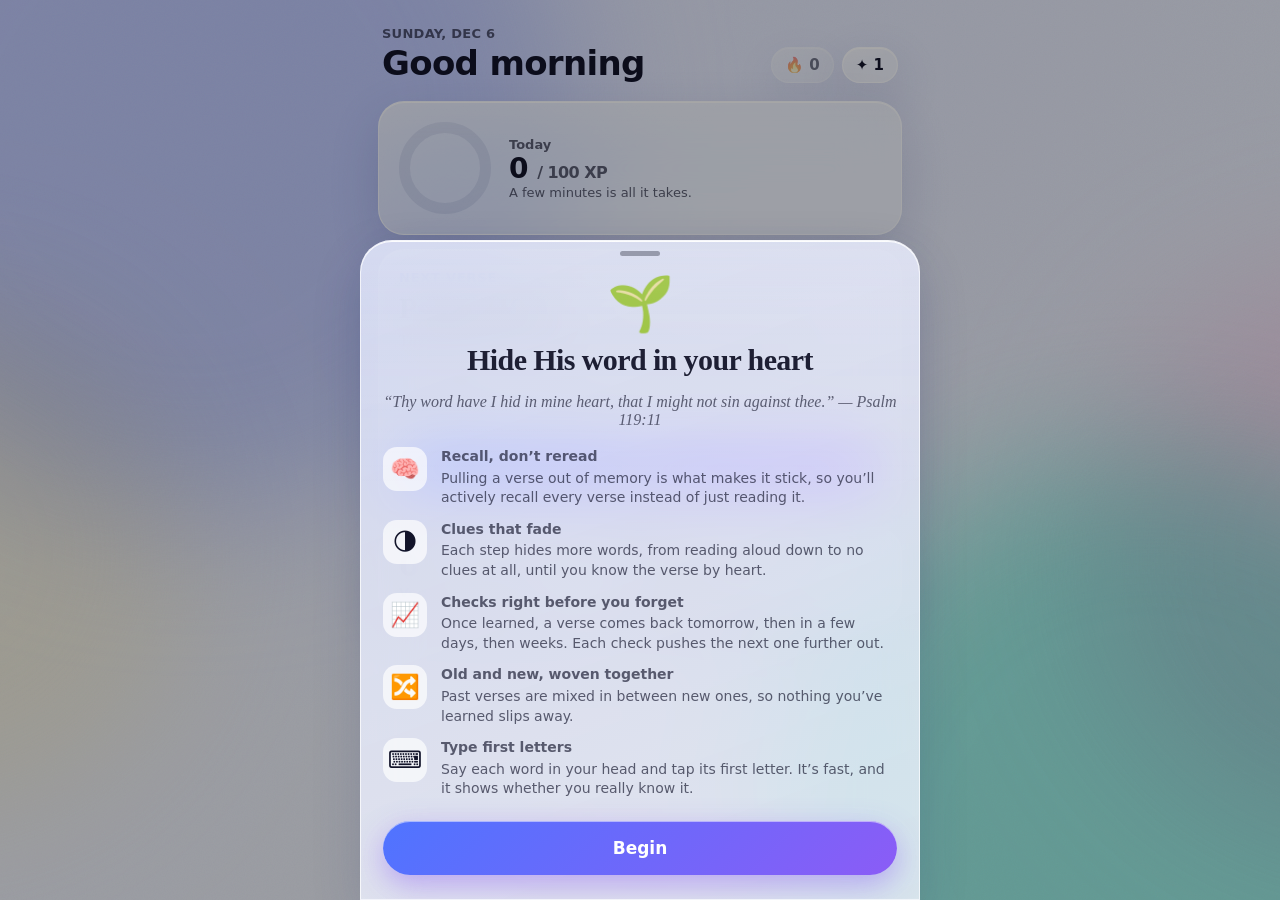
==== index.html @ fee6c35e "Replace price scanner with Hidden Word, a Bible verse memorization app Static PWA with a liquid-glas" ====
<!DOCTYPE html>
<html lang="en">
<head>
  <meta charset="utf-8">
  <meta name="viewport" content="width=device-width, initial-scale=1, viewport-fit=cover, user-scalable=no">
  <meta name="theme-color" content="#0b0d1e" media="(prefers-color-scheme: dark)">
  <meta name="theme-color" content="#eef1fb" media="(prefers-color-scheme: light)">
  <meta name="apple-mobile-web-app-capable" content="yes">
  <meta name="mobile-web-app-capable" content="yes">
  <meta name="apple-mobile-web-app-status-bar-style" content="black-translucent">
  <meta name="apple-mobile-web-app-title" content="Hidden Word">
  <meta name="description" content="Memorize Scripture with spaced repetition. Hide God's word in your heart.">
  <title>Hidden Word</title>
  <link rel="manifest" href="manifest.webmanifest">
  <link rel="icon" href="icon.svg" type="image/svg+xml">
  <link rel="apple-touch-icon" href="icon.svg">
  <link rel="stylesheet" href="styles.css">
</head>
<body>
  <div class="bg" aria-hidden="true">
    <div class="blob b1"></div><div class="blob b2"></div><div class="blob b3"></div><div class="blob b4"></div>
    <div class="grain"></div>
  </div>

  <main id="app">
    <section id="view-home" class="view active"></section>
    <section id="view-library" class="view"></section>
    <section id="view-profile" class="view"></section>
  </main>

  <nav class="tabbar glass" aria-label="Main">
    <button class="tab active" data-tab="home" aria-label="Today">
      <svg viewBox="0 0 24 24" fill="none" stroke="currentColor" stroke-width="1.8" stroke-linecap="round" stroke-linejoin="round"><path d="M12 21s-7-4.4-9.2-9A5.2 5.2 0 0 1 12 6.6 5.2 5.2 0 0 1 21.2 12C19 16.6 12 21 12 21z"/></svg>
      Today
    </button>
    <button class="tab" data-tab="library" aria-label="Library">
      <svg viewBox="0 0 24 24" fill="none" stroke="currentColor" stroke-width="1.8" stroke-linecap="round" stroke-linejoin="round"><path d="M4 5.5A2.5 2.5 0 0 1 6.5 3H20v15H6.5A2.5 2.5 0 0 0 4 20.5z"/><path d="M4 20.5A2.5 2.5 0 0 0 6.5 23H20v-5"/><path d="M12 7v6M9 10h6"/></svg>
      Library
    </button>
    <button class="tab" data-tab="profile" aria-label="Progress">
      <svg viewBox="0 0 24 24" fill="none" stroke="currentColor" stroke-width="1.8" stroke-linecap="round" stroke-linejoin="round"><path d="M12 3l2.6 5.3 5.9.9-4.3 4.1 1 5.8L12 16.4l-5.2 2.7 1-5.8L3.5 9.2l5.9-.9z"/></svg>
      Progress
    </button>
  </nav>

  <div id="session" class="session hidden" role="dialog" aria-modal="true"></div>
  <div id="backdrop" class="backdrop"></div>
  <div id="sheet" class="sheet glass" role="dialog" aria-modal="true"></div>
  <div id="toast" class="toast glass"></div>
  <canvas id="fx"></canvas>
  <input type="file" id="import-file" accept="application/json" hidden>

  <script src="js/verses.js"></script>
  <script src="js/engine.js"></script>
  <script src="js/fx.js"></script>
  <script src="js/app.js"></script>
</body>
</html>
---- styles.css ----
/* Hidden Word — liquid glass UI */
:root {
  --bg0: #0b0d1e;
  --bg1: #151a3a;
  --text: #f5f6ff;
  --text2: rgba(235, 238, 255, 0.68);
  --text3: rgba(235, 238, 255, 0.42);
  --glass: rgba(255, 255, 255, 0.075);
  --glass-strong: rgba(255, 255, 255, 0.13);
  --glass-border: rgba(255, 255, 255, 0.16);
  --glass-hi: rgba(255, 255, 255, 0.38);
  --shadow: 0 18px 50px rgba(0, 0, 0, 0.35);
  --accent: #8fb4ff;
  --accent2: #c59bff;
  --gold: #ffd36e;
  --ok: #6ff0c0;
  --warn: #ffb36b;
  --bad: #ff7a90;
  --blob1: #4f46e5;
  --blob2: #0ea5a4;
  --blob3: #db2777;
  --blob4: #f59e0b;
  --radius: 26px;
  --serif: 'New York', 'Iowan Old Style', 'Palatino Linotype', Palatino, Georgia, serif;
  --sans: -apple-system, BlinkMacSystemFont, 'SF Pro Text', 'Inter', 'Segoe UI', Roboto, system-ui, sans-serif;
  --ease: cubic-bezier(.2, .8, .2, 1);
  --spring: cubic-bezier(.34, 1.56, .64, 1);
  color-scheme: dark;
}
@media (prefers-color-scheme: light) {
  :root {
    --bg0: #eef1fb;
    --bg1: #e3e8ff;
    --text: #12142a;
    --text2: rgba(18, 20, 42, 0.66);
    --text3: rgba(18, 20, 42, 0.4);
    --glass: rgba(255, 255, 255, 0.45);
    --glass-strong: rgba(255, 255, 255, 0.68);
    --glass-border: rgba(255, 255, 255, 0.7);
    --glass-hi: rgba(255, 255, 255, 0.95);
    --shadow: 0 18px 50px rgba(40, 50, 120, 0.16);
    --accent: #4b6bff;
    --accent2: #8b5cf6;
    --gold: #e9a400;
    --ok: #0fb07a;
    --warn: #e07b00;
    --bad: #e23a5a;
    --blob1: #a5b4fc;
    --blob2: #5eead4;
    --blob3: #f9a8d4;
    --blob4: #fde68a;
    color-scheme: light;
  }
}

* { box-sizing: border-box; -webkit-tap-highlight-color: transparent; }
html, body { margin: 0; height: 100%; }
body {
  font-family: var(--sans);
  color: var(--text);
  background: radial-gradient(120% 80% at 20% 0%, var(--bg1), var(--bg0));
  -webkit-font-smoothing: antialiased;
  overflow-x: hidden;
  overscroll-behavior: none;
  user-select: none;
  -webkit-user-select: none;
}
button { font: inherit; color: inherit; border: 0; background: none; cursor: pointer; }
input, textarea { font: inherit; color: inherit; user-select: text; -webkit-user-select: text; }

/* ---------- living background ---------- */
.bg { position: fixed; inset: 0; z-index: -1; overflow: hidden; }
.blob {
  position: absolute; width: 60vmax; height: 60vmax; border-radius: 50%;
  filter: blur(70px); opacity: .55; mix-blend-mode: screen;
  animation: drift 28s var(--ease) infinite alternate;
}
@media (prefers-color-scheme: light) { .blob { mix-blend-mode: multiply; opacity: .6; } }
.b1 { background: var(--blob1); top: -20vmax; left: -15vmax; }
.b2 { background: var(--blob2); bottom: -25vmax; right: -20vmax; animation-duration: 34s; animation-delay: -8s; }
.b3 { background: var(--blob3); top: 30%; right: -30vmax; width: 45vmax; height: 45vmax; opacity: .35; animation-duration: 40s; }
.b4 { background: var(--blob4); bottom: 10%; left: -25vmax; width: 40vmax; height: 40vmax; opacity: .25; animation-duration: 46s; animation-delay: -20s; }
@keyframes drift {
  0% { transform: translate(0, 0) scale(1); }
  50% { transform: translate(8vmax, 6vmax) scale(1.12); }
  100% { transform: translate(-6vmax, 10vmax) scale(.95); }
}
.grain {
  position: absolute; inset: 0; opacity: .05; pointer-events: none;
  background-image: url("data:image/svg+xml,%3Csvg xmlns='http://www.w3.org/2000/svg' width='160' height='160'%3E%3Cfilter id='n'%3E%3CfeTurbulence type='fractalNoise' baseFrequency='.9' numOctaves='2'/%3E%3C/filter%3E%3Crect width='100%25' height='100%25' filter='url(%23n)'/%3E%3C/svg%3E");
}

/* ---------- glass material ---------- */
.glass {
  position: relative;
  background: linear-gradient(155deg, var(--glass-strong), var(--glass) 45%);
  border: 1px solid var(--glass-border);
  backdrop-filter: blur(28px) saturate(180%);
  -webkit-backdrop-filter: blur(28px) saturate(180%);
  box-shadow: inset 0 1px 0 var(--glass-hi), inset 0 -1px 0 rgba(255,255,255,.04), var(--shadow);
  border-radius: var(--radius);
}
/* specular sheen across the top edge */
.glass::before {
  content: ''; position: absolute; inset: 0; border-radius: inherit; pointer-events: none;
  background: linear-gradient(180deg, rgba(255,255,255,.14), transparent 38%);
  mask: linear-gradient(#000, transparent 60%);
}

/* ---------- layout ---------- */
#app {
  max-width: 560px; margin: 0 auto;
  padding: calc(env(safe-area-inset-top) + 18px) 18px calc(env(safe-area-inset-bottom) + 110px);
  min-height: 100%;
}
.view { display: none; }
.view.active { display: block; animation: viewIn .45s var(--ease); }
@keyframes viewIn { from { opacity: 0; transform: translateY(10px) scale(.99); filter: blur(4px); } to { opacity: 1; transform: none; filter: none; } }

.top { display: flex; align-items: flex-end; justify-content: space-between; margin: 8px 4px 18px; gap: 12px; }
.eyebrow { font-size: 13px; font-weight: 600; letter-spacing: .02em; color: var(--text2); text-transform: uppercase; }
h1 { font-size: 34px; letter-spacing: -.02em; margin: 2px 0 0; font-weight: 750; }
h2 { font-size: 20px; margin: 0; letter-spacing: -.01em; }
h3 { font-size: 13px; text-transform: uppercase; letter-spacing: .06em; color: var(--text2); margin: 26px 6px 10px; font-weight: 650; }
.muted { color: var(--text2); }
.small { font-size: 13px; }

.card { padding: 20px; margin-bottom: 14px; }
.grid2 { display: grid; grid-template-columns: 1fr 1fr; gap: 14px; margin-bottom: 14px; }
.grid2 .card { margin: 0; }

.pills { display: flex; gap: 8px; flex: none; }
.pill {
  display: inline-flex; align-items: center; gap: 6px; padding: 8px 13px; border-radius: 999px;
  font-weight: 700; font-size: 15px; white-space: nowrap;
}
.pill.dim { opacity: .55; }

/* ---------- buttons ---------- */
.btn {
  display: inline-flex; align-items: center; justify-content: center; gap: 8px;
  height: 54px; padding: 0 24px; border-radius: 999px; font-weight: 700; font-size: 17px;
  transition: transform .25s var(--spring), filter .2s, opacity .2s;
  position: relative; overflow: hidden;
}
.btn:active { transform: scale(.96); }
.btn.primary {
  color: #fff;
  background: linear-gradient(135deg, #4f74ff, #8b5cf6);
  box-shadow: 0 10px 30px color-mix(in srgb, var(--accent2) 45%, transparent), inset 0 1px 0 rgba(255,255,255,.5);
}
.btn.primary::after {
  content: ''; position: absolute; inset: 0;
  background: linear-gradient(110deg, transparent 30%, rgba(255,255,255,.35) 50%, transparent 70%);
  transform: translateX(-100%); animation: shine 3.6s ease-in-out infinite;
}
@keyframes shine { 0%, 60% { transform: translateX(-100%); } 100% { transform: translateX(100%); } }
.btn.ghost { background: var(--glass-strong); border: 1px solid var(--glass-border); box-shadow: inset 0 1px 0 var(--glass-hi); }
.btn.block { width: 100%; }
.btn.sm { height: 40px; font-size: 15px; padding: 0 16px; }
.btn.danger { color: var(--bad); }
.btn[disabled] { opacity: .45; pointer-events: none; }
.icon-btn {
  width: 40px; height: 40px; border-radius: 50%; display: grid; place-items: center;
  background: var(--glass-strong); border: 1px solid var(--glass-border);
  transition: transform .25s var(--spring);
}
.icon-btn:active { transform: scale(.9); }

/* ---------- home ---------- */
.today { display: flex; align-items: center; gap: 18px; }
.ring { flex: none; }
.ring circle { fill: none; stroke-linecap: round; }
.ring .track { stroke: rgba(255,255,255,.1); }
@media (prefers-color-scheme: light) { .ring .track { stroke: rgba(20,30,90,.08); } }
.ring .val { transition: stroke-dashoffset 1.2s var(--ease); }
.today .big { font-size: 28px; font-weight: 780; letter-spacing: -.02em; }
.today .big span { font-size: 16px; color: var(--text2); font-weight: 600; }

.next .label { font-size: 13px; font-weight: 650; text-transform: uppercase; letter-spacing: .06em; color: var(--accent); }
.next .ref { font-family: var(--serif); font-size: 30px; font-weight: 600; margin: 6px 0 4px; letter-spacing: -.01em; }
.next .snippet { font-family: var(--serif); color: var(--text2); font-size: 16px; line-height: 1.5; margin-bottom: 16px; }
.ladder { display: flex; gap: 6px; margin: 14px 0 18px; }
.ladder i { flex: 1; height: 6px; border-radius: 3px; background: rgba(255,255,255,.12); }
@media (prefers-color-scheme: light) { .ladder i { background: rgba(20,30,90,.1); } }
.ladder i.on { background: linear-gradient(90deg, var(--accent), var(--accent2)); box-shadow: 0 0 10px color-mix(in srgb, var(--accent) 60%, transparent); }
.chips { display: flex; flex-wrap: wrap; gap: 8px; margin-bottom: 16px; }
.chip {
  font-size: 13px; font-weight: 650; padding: 6px 11px; border-radius: 999px;
  background: var(--glass-strong); border: 1px solid var(--glass-border);
}
.chip.gold { color: var(--gold); }
.chip.ok { color: var(--ok); }
.chip.warn { color: var(--warn); }

.stat .n { font-size: 30px; font-weight: 780; letter-spacing: -.02em; }
.stat .l { font-size: 13px; color: var(--text2); font-weight: 600; margin-top: 2px; }

.heart-verse { font-family: var(--serif); font-size: 18px; line-height: 1.55; }
.heart-verse .ref { font-family: var(--sans); font-size: 13px; font-weight: 650; color: var(--text2); margin-top: 10px; }

/* ---------- library ---------- */
.pack summary { list-style: none; display: flex; align-items: center; gap: 14px; cursor: pointer; }
.pack summary::-webkit-details-marker { display: none; }
.pack .pico { font-size: 28px; width: 50px; height: 50px; display: grid; place-items: center; border-radius: 16px; background: var(--glass-strong); flex: none; }
.pack .pmeta { flex: 1; min-width: 0; }
.pack .pdesc { font-size: 13px; color: var(--text2); margin-top: 2px; }
.pack .chev { transition: transform .3s var(--ease); opacity: .5; }
.pack[open] .chev { transform: rotate(90deg); }
.bar { height: 5px; border-radius: 3px; background: rgba(255,255,255,.12); margin-top: 8px; overflow: hidden; }
@media (prefers-color-scheme: light) { .bar { background: rgba(20,30,90,.08); } }
.bar > i { display: block; height: 100%; border-radius: 3px; background: linear-gradient(90deg, var(--ok), var(--accent)); transition: width .8s var(--ease); }
.rows { margin-top: 14px; }
.row {
  display: flex; align-items: center; gap: 12px; padding: 12px 6px; border-top: 1px solid rgba(255,255,255,.07);
  cursor: pointer; border-radius: 12px; transition: background .2s;
}
@media (prefers-color-scheme: light) { .row { border-top-color: rgba(20,30,90,.06); } }
.row:active { background: var(--glass-strong); }
.row .rref { font-weight: 650; font-size: 15px; }
.row .rtext { font-size: 13px; color: var(--text2); white-space: nowrap; overflow: hidden; text-overflow: ellipsis; }
.row .rmain { flex: 1; min-width: 0; }
.row .rstat { font-size: 12px; font-weight: 650; color: var(--text3); white-space: nowrap; }
.dot { width: 12px; height: 12px; border-radius: 50%; flex: none; background: rgba(255,255,255,.15); }
.dot.learning { background: var(--accent); box-shadow: 0 0 10px var(--accent); }
.dot.strong { background: var(--ok); box-shadow: 0 0 10px var(--ok); }
.dot.good { background: #9be86f; }
.dot.fading { background: var(--warn); }
.dot.faint { background: var(--bad); }

/* ---------- profile ---------- */
.level-card .lvl { display: flex; align-items: center; gap: 16px; }
.level-badge {
  width: 64px; height: 64px; border-radius: 22px; display: grid; place-items: center; flex: none;
  font-size: 26px; font-weight: 800; color: #fff;
  background: linear-gradient(135deg, var(--accent), var(--accent2));
  box-shadow: 0 10px 30px color-mix(in srgb, var(--accent2) 50%, transparent), inset 0 1px 0 rgba(255,255,255,.5);
}
.heat { display: grid; grid-auto-flow: column; grid-template-rows: repeat(7, 1fr); gap: 4px; margin-top: 12px; }
.heat i { aspect-ratio: 1; border-radius: 4px; background: rgba(255,255,255,.07); }
@media (prefers-color-scheme: light) { .heat i { background: rgba(20,30,90,.06); } }
.heat i.h1 { background: color-mix(in srgb, var(--accent) 35%, transparent); }
.heat i.h2 { background: color-mix(in srgb, var(--accent) 65%, transparent); }
.heat i.h3 { background: var(--accent); box-shadow: 0 0 8px color-mix(in srgb, var(--accent) 60%, transparent); }
.badges { display: grid; grid-template-columns: repeat(auto-fill, minmax(96px, 1fr)); gap: 10px; }
.badge { text-align: center; padding: 14px 8px; border-radius: 20px; background: var(--glass); border: 1px solid var(--glass-border); }
.badge .bi { font-size: 30px; filter: grayscale(1); opacity: .3; }
.badge.got .bi { filter: none; opacity: 1; animation: float 4s ease-in-out infinite; }
.badge .bn { font-size: 12px; font-weight: 700; margin-top: 6px; }
.badge .bd { font-size: 11px; color: var(--text3); margin-top: 2px; }
@keyframes float { 50% { transform: translateY(-3px); } }
.setting { display: flex; align-items: center; justify-content: space-between; padding: 12px 2px; gap: 12px; }
.setting + .setting { border-top: 1px solid rgba(255,255,255,.07); }
.toggle { width: 52px; height: 32px; border-radius: 16px; background: rgba(255,255,255,.15); position: relative; transition: background .25s; flex: none; }
.toggle::after { content: ''; position: absolute; top: 3px; left: 3px; width: 26px; height: 26px; border-radius: 50%; background: #fff; box-shadow: 0 2px 6px rgba(0,0,0,.3); transition: transform .3s var(--spring); }
.toggle.on { background: var(--ok); }
.toggle.on::after { transform: translateX(20px); }
.stepper { display: flex; align-items: center; gap: 12px; font-weight: 700; }

/* ---------- tab bar ---------- */
.tabbar {
  position: fixed; left: 50%; bottom: calc(env(safe-area-inset-bottom) + 16px); transform: translateX(-50%);
  display: flex; gap: 4px; padding: 6px; border-radius: 999px; z-index: 20;
}
.tab {
  display: flex; flex-direction: column; align-items: center; gap: 2px; width: 84px; padding: 8px 0 6px;
  border-radius: 999px; font-size: 11px; font-weight: 650; color: var(--text2);
  transition: background .3s var(--ease), color .3s;
}
.tab svg { width: 24px; height: 24px; }
.tab.active { color: var(--text); background: var(--glass-strong); box-shadow: inset 0 1px 0 var(--glass-hi); }

/* ---------- session ---------- */
.session {
  position: fixed; inset: 0; z-index: 40; display: flex; flex-direction: column;
  padding: calc(env(safe-area-inset-top) + 12px) 16px calc(env(safe-area-inset-bottom) + 12px);
  background: color-mix(in srgb, var(--bg0) 78%, transparent);
  backdrop-filter: blur(40px) saturate(160%); -webkit-backdrop-filter: blur(30px) saturate(160%);
  animation: sessionIn .5s var(--ease);
}
.session.hidden { display: none; }
@keyframes sessionIn { from { opacity: 0; transform: scale(1.03); } to { opacity: 1; transform: none; } }
.session-inner { max-width: 620px; width: 100%; margin: 0 auto; display: flex; flex-direction: column; flex: 1; min-height: 0; }
.s-top { display: flex; align-items: center; gap: 12px; }
.s-progress { flex: 1; height: 8px; border-radius: 4px; background: rgba(255,255,255,.12); overflow: hidden; }
.s-progress > i { display: block; height: 100%; width: 0; border-radius: 4px; background: linear-gradient(90deg, var(--accent), var(--accent2)); transition: width .6s var(--ease); }
.combo {
  min-width: 64px; text-align: center; font-weight: 800; font-size: 15px; padding: 8px 10px; border-radius: 999px;
  background: var(--glass-strong); border: 1px solid var(--glass-border); transition: transform .2s var(--spring), color .3s;
}
.combo.hot { color: var(--gold); text-shadow: 0 0 12px color-mix(in srgb, var(--gold) 70%, transparent); }
.combo.bump { transform: scale(1.18); }
.s-body { flex: 1; overflow-y: auto; padding: 18px 2px 12px; display: flex; flex-direction: column; min-height: 0; }
.s-stage { display: flex; align-items: center; gap: 8px; font-size: 13px; font-weight: 700; text-transform: uppercase; letter-spacing: .06em; color: var(--accent); margin: 0 6px 10px; }
.s-stage .kind { color: var(--text3); }
.verse-card { padding: 24px 22px 26px; }
.verse-card .vref { font-size: 15px; font-weight: 700; color: var(--text2); margin-bottom: 14px; display: flex; justify-content: space-between; align-items: center; gap: 8px; }
.verse-card .vref .tr { font-size: 11px; font-weight: 700; padding: 3px 8px; border-radius: 999px; background: var(--glass-strong); color: var(--text3); }
.words { font-family: var(--serif); font-size: 23px; line-height: 1.75; min-height: 3.5em; }
.w { display: inline-block; margin-right: .26em; border-radius: 6px; transition: color .3s, background .3s, opacity .3s; position: relative; }
.w.blank { color: transparent; min-width: 1.2em; }
.w.blank::after { content: ''; position: absolute; left: 0; right: 0; bottom: .25em; height: 2px; border-radius: 1px; background: var(--text3); }
.w.letter { color: transparent; }
.w.letter::before { content: attr(data-first); position: absolute; left: 0; color: var(--text2); font-weight: 600; }
.w.cur::after { background: var(--accent); box-shadow: 0 0 10px var(--accent); animation: pulse 1.2s ease-in-out infinite; }
.w.cur.letter::before { color: var(--accent); }
.w.gone { display: none; }
.w.ok { color: var(--text); animation: pop .42s var(--spring); }
.w.fixed { color: var(--warn); animation: pop .42s var(--spring); }
.w.miss { color: var(--bad); animation: pop .42s var(--spring); text-decoration: underline wavy color-mix(in srgb, var(--bad) 60%, transparent); text-underline-offset: 5px; }
.w.ok::after, .w.fixed::after, .w.miss::after, .w.ok::before, .w.fixed::before, .w.miss::before { display: none; }
@keyframes pop { 0% { transform: translateY(6px) scale(.85); filter: blur(4px); opacity: 0; } 100% { transform: none; filter: none; opacity: 1; } }
@keyframes pulse { 50% { opacity: .35; } }
.caret { display: inline-block; width: 2px; height: 1.05em; background: var(--accent); vertical-align: -0.15em; border-radius: 1px; animation: pulse 1s steps(2) infinite; box-shadow: 0 0 8px var(--accent); }
.shake { animation: shake .38s var(--ease); }
@keyframes shake { 20% { transform: translateX(-9px); } 40% { transform: translateX(8px); } 60% { transform: translateX(-5px); } 80% { transform: translateX(3px); } }

.chunk { transition: opacity .4s, color .4s, text-shadow .4s; opacity: .28; cursor: pointer; }
.chunk.past { opacity: .62; }
.chunk.now { opacity: 1; text-shadow: 0 0 22px color-mix(in srgb, var(--accent) 45%, transparent); }

.s-hint { font-size: 14px; color: var(--text2); text-align: center; margin: 16px 18px 0; line-height: 1.45; }
.s-count { font-size: 13px; color: var(--text3); text-align: center; margin-top: 8px; font-weight: 600; }

.keyboard { padding: 10px 6px 8px; margin-top: 8px; border-radius: 28px; animation: up .5s var(--ease); }
@keyframes up { from { transform: translateY(30px); opacity: 0; } to { transform: none; opacity: 1; } }
.krow { display: flex; justify-content: center; gap: 6px; margin-bottom: 7px; }
.key {
  flex: 1; max-width: 50px; height: 50px; border-radius: 13px; font-size: 21px; font-weight: 550;
  background: rgba(255,255,255,.12); border: 1px solid rgba(255,255,255,.12);
  box-shadow: inset 0 1px 0 rgba(255,255,255,.18), 0 2px 0 rgba(0,0,0,.18);
  transition: transform .12s var(--ease), background .2s;
}
@media (prefers-color-scheme: light) { .key { background: rgba(255,255,255,.7); border-color: rgba(255,255,255,.9); box-shadow: 0 2px 0 rgba(20,30,90,.12); } }
.key:active, .key.down { transform: scale(.9); background: rgba(255,255,255,.28); }
.key.right { background: color-mix(in srgb, var(--ok) 45%, transparent); }
.key.wrong { background: color-mix(in srgb, var(--bad) 55%, transparent); }
.key.wide { max-width: 132px; font-size: 14px; font-weight: 700; }
.krow.actions { margin: 4px 4px 0; gap: 10px; }

.result { padding: 22px; margin-top: 8px; text-align: center; animation: up .5s var(--spring); }
.stars { font-size: 34px; letter-spacing: 6px; margin-bottom: 4px; }
.stars .off { opacity: .2; filter: grayscale(1); }
.stars span { display: inline-block; animation: starIn .5s var(--spring) backwards; }
.stars span:nth-child(2) { animation-delay: .12s; } .stars span:nth-child(3) { animation-delay: .24s; }
@keyframes starIn { from { transform: scale(0) rotate(-40deg); } }
.result .rtitle { font-size: 22px; font-weight: 780; margin: 6px 0 4px; }
.result .rsub { color: var(--text2); font-size: 15px; margin-bottom: 18px; line-height: 1.4; }
.result .xp { color: var(--gold); font-weight: 800; }

.xp-float {
  position: fixed; z-index: 60; pointer-events: none; font-weight: 800; color: var(--gold); font-size: 15px;
  text-shadow: 0 0 10px color-mix(in srgb, var(--gold) 60%, transparent);
  animation: floatUp .9s var(--ease) forwards;
}
@keyframes floatUp { from { opacity: 1; transform: translate(-50%, 0); } to { opacity: 0; transform: translate(-50%, -40px); } }

/* celebration overlay */
.celebrate {
  position: fixed; inset: 0; z-index: 70; display: grid; place-items: center; padding: 24px;
  background: color-mix(in srgb, var(--bg0) 55%, transparent);
  backdrop-filter: blur(18px); -webkit-backdrop-filter: blur(18px);
  animation: fadeIn .35s var(--ease);
}
.celebrate .panel { max-width: 420px; width: 100%; padding: 32px 26px; text-align: center; animation: zoom .6s var(--spring); }
.celebrate .emoji { font-size: 66px; animation: float 3s ease-in-out infinite; }
.celebrate .ctitle { font-size: 30px; font-weight: 800; letter-spacing: -.02em; margin: 10px 0 4px; }
.celebrate .cverse { font-family: var(--serif); font-size: 17px; line-height: 1.55; color: var(--text2); margin: 14px 0 20px; }
.glow-text { background: linear-gradient(90deg, var(--gold), var(--accent2), var(--gold)); -webkit-background-clip: text; background-clip: text; color: transparent; background-size: 200% 100%; animation: sheen 3s linear infinite; }
@keyframes sheen { to { background-position: -200% 0; } }
@keyframes fadeIn { from { opacity: 0; } }
@keyframes zoom { from { opacity: 0; transform: scale(.85) translateY(20px); } }

/* summary */
.summary { text-align: center; padding-top: 10px; }
.summary .emoji { font-size: 56px; }
.summary .grid3 { display: grid; grid-template-columns: repeat(3, 1fr); gap: 10px; margin: 20px 0; }
.summary .grid3 .card { padding: 14px 8px; margin: 0; }
.summary .grid3 .n { font-size: 24px; font-weight: 800; }
.summary .grid3 .l { font-size: 12px; color: var(--text2); font-weight: 600; }
.new-badge { display: flex; align-items: center; gap: 14px; text-align: left; padding: 14px 16px; margin-bottom: 10px; animation: up .5s var(--spring) backwards; }
.new-badge .bi { font-size: 34px; }

/* ---------- sheets ---------- */
.backdrop { position: fixed; inset: 0; z-index: 80; background: rgba(0,0,0,.35); opacity: 0; pointer-events: none; transition: opacity .3s; }
.backdrop.show { opacity: 1; pointer-events: auto; }
.sheet {
  position: fixed; left: 50%; bottom: 0; z-index: 81; width: min(560px, 100%);
  max-height: 88vh; overflow-y: auto; padding: 10px 22px calc(env(safe-area-inset-bottom) + 24px);
  border-radius: 32px 32px 0 0; transform: translate(-50%, 105%); visibility: hidden;
  transition: transform .45s var(--ease), visibility 0s .45s;
  background: linear-gradient(160deg, color-mix(in srgb, var(--bg1) 80%, transparent), color-mix(in srgb, var(--bg0) 85%, transparent));
}
.sheet.show { transform: translate(-50%, 0); visibility: visible; transition: transform .45s var(--ease); }
.sheet .grab { width: 40px; height: 5px; border-radius: 3px; background: var(--text3); margin: 0 auto 16px; }
.sheet .vtext { font-family: var(--serif); font-size: 21px; line-height: 1.6; margin: 14px 0 18px; }
.sheet .actions { display: grid; gap: 10px; margin-top: 18px; }
.field { display: block; margin-bottom: 14px; }
.field span { display: block; font-size: 13px; font-weight: 650; color: var(--text2); margin: 0 4px 6px; }
.field input, .field textarea {
  width: 100%; padding: 14px 16px; border-radius: 16px; outline: none; font-size: 16px;
  background: var(--glass-strong); border: 1px solid var(--glass-border);
}
.field textarea { min-height: 120px; resize: vertical; font-family: var(--serif); font-size: 17px; line-height: 1.5; }
.field input:focus, .field textarea:focus { border-color: var(--accent); }
.method { display: grid; gap: 12px; margin: 18px 0 22px; }
.method div { display: flex; gap: 14px; align-items: flex-start; }
.method b { display: block; margin-bottom: 2px; }
.method .mi { font-size: 24px; width: 44px; height: 44px; border-radius: 14px; display: grid; place-items: center; background: var(--glass-strong); flex: none; }
.method p { margin: 0; font-size: 14px; color: var(--text2); line-height: 1.4; }

.toast {
  position: fixed; left: 50%; top: calc(env(safe-area-inset-top) + 14px); z-index: 90;
  transform: translate(-50%, calc(-100% - 40px)); visibility: hidden; transition: transform .5s var(--spring), visibility 0s .5s;
  padding: 12px 18px; border-radius: 999px; font-weight: 700; display: flex; gap: 10px; align-items: center; white-space: nowrap;
}
.toast.show { transform: translate(-50%, 0); visibility: visible; transition: transform .5s var(--spring); }

#fx { position: fixed; inset: 0; width: 100%; height: 100%; pointer-events: none; z-index: 100; }

@media (max-height: 700px) {
  .key { height: 44px; }
  .words { font-size: 20px; }
}
@media (prefers-reduced-motion: reduce) {
  *, *::before, *::after { animation-duration: .01ms !important; animation-iteration-count: 1 !important; transition-duration: .01ms !important; }
}
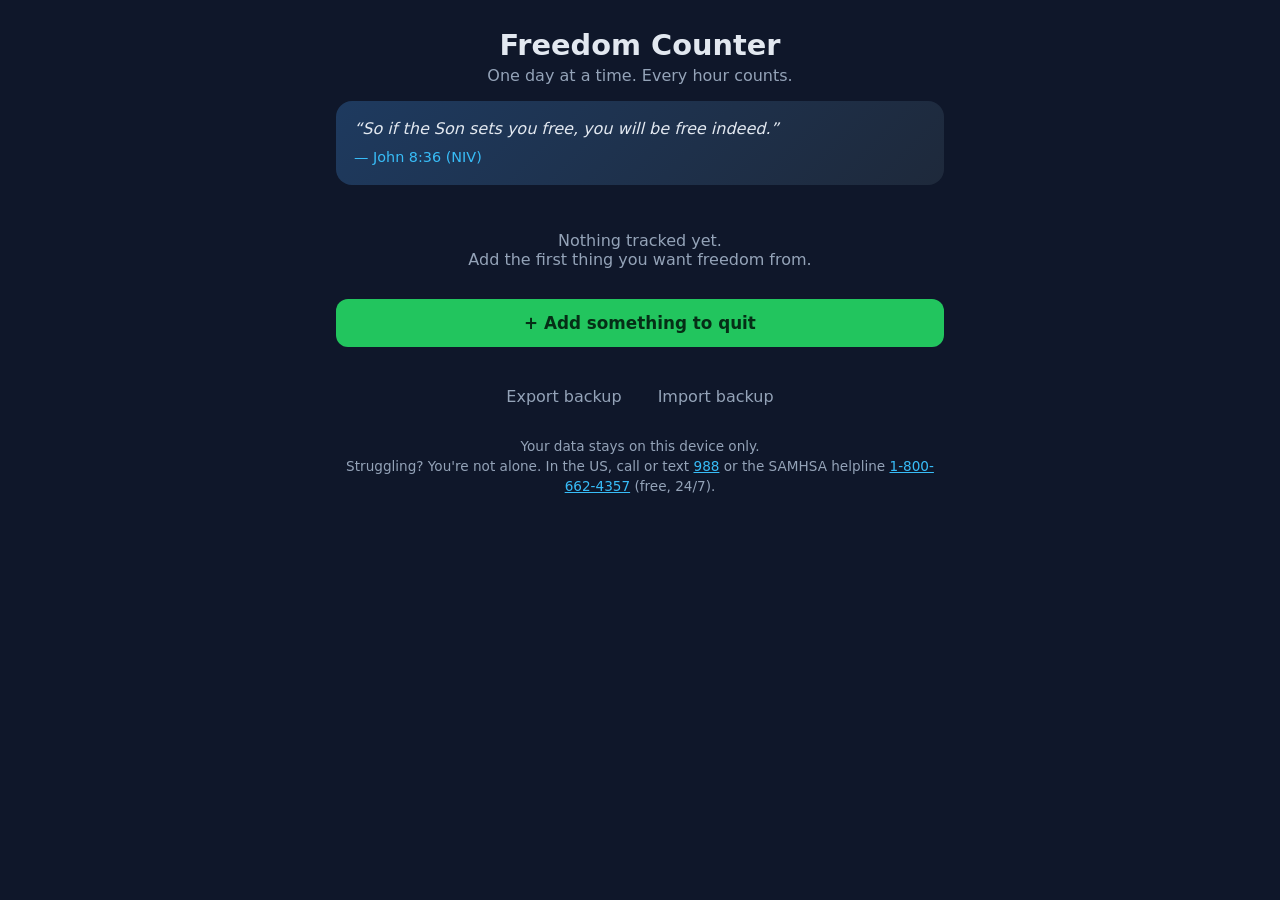
==== commit 500edc40: "Replace price scanner with Freedom Counter habit tracker Co-Authored-By: Claude Opus 5.5 <noreply@an" ====
--- a/index.html
+++ b/index.html
@@ -1,58 +1,390 @@
 <!DOCTYPE html>
 <html lang="en">
 <head>
-  <meta charset="utf-8">
-  <meta name="viewport" content="width=device-width, initial-scale=1, viewport-fit=cover, user-scalable=no">
-  <meta name="theme-color" content="#0b0d1e" media="(prefers-color-scheme: dark)">
-  <meta name="theme-color" content="#eef1fb" media="(prefers-color-scheme: light)">
-  <meta name="apple-mobile-web-app-capable" content="yes">
-  <meta name="mobile-web-app-capable" content="yes">
-  <meta name="apple-mobile-web-app-status-bar-style" content="black-translucent">
-  <meta name="apple-mobile-web-app-title" content="Hidden Word">
-  <meta name="description" content="Memorize Scripture with spaced repetition. Hide God's word in your heart.">
-  <title>Hidden Word</title>
-  <link rel="manifest" href="manifest.webmanifest">
-  <link rel="icon" href="icon.svg" type="image/svg+xml">
-  <link rel="apple-touch-icon" href="icon.svg">
-  <link rel="stylesheet" href="styles.css">
+<meta charset="UTF-8">
+<meta name="viewport" content="width=device-width, initial-scale=1, viewport-fit=cover">
+<meta name="theme-color" content="#0f172a">
+<title>Freedom Counter</title>
+<style>
+  :root {
+    --bg: #0f172a; --card: #1e293b; --card2: #273449; --text: #e2e8f0; --muted: #94a3b8;
+    --accent: #22c55e; --accent2: #38bdf8; --danger: #ef4444; --warn: #f59e0b; --radius: 16px;
+  }
+  * { box-sizing: border-box; }
+  body {
+    margin: 0; font-family: system-ui, -apple-system, "Segoe UI", Roboto, sans-serif;
+    background: var(--bg); color: var(--text); min-height: 100vh;
+    padding: env(safe-area-inset-top) 0 env(safe-area-inset-bottom);
+  }
+  main { max-width: 640px; margin: 0 auto; padding: 20px 16px 80px; }
+  header { text-align: center; margin-bottom: 16px; }
+  h1 { margin: 8px 0 4px; font-size: 1.8rem; }
+  .sub { color: var(--muted); margin: 0; }
+  .verse {
+    background: linear-gradient(135deg, #1e3a5f, #1e293b); border-radius: var(--radius);
+    padding: 16px 18px; margin: 16px 0; font-style: italic; line-height: 1.5;
+  }
+  .verse cite { display: block; margin-top: 6px; font-style: normal; color: var(--accent2); font-size: .9rem; }
+  button {
+    font: inherit; border: 0; border-radius: 12px; padding: 10px 14px; cursor: pointer;
+    background: var(--card2); color: var(--text); transition: transform .08s, filter .15s;
+  }
+  button:active { transform: scale(.97); }
+  button:hover { filter: brightness(1.15); }
+  .primary { background: var(--accent); color: #052e16; font-weight: 600; }
+  .danger { background: transparent; color: var(--danger); border: 1px solid var(--danger); }
+  .ghost { background: transparent; color: var(--muted); }
+  .full { width: 100%; padding: 14px; font-size: 1.05rem; }
+  .card { background: var(--card); border-radius: var(--radius); padding: 18px; margin: 14px 0; }
+  .card h2 { margin: 0; font-size: 1.25rem; display: flex; justify-content: space-between; align-items: center; gap: 8px; }
+  .why { color: var(--muted); font-size: .92rem; margin: 6px 0 0; }
+  .timer { display: grid; grid-template-columns: repeat(4, 1fr); gap: 8px; margin: 16px 0 10px; text-align: center; }
+  .timer div { background: var(--card2); border-radius: 12px; padding: 10px 4px; }
+  .timer b { display: block; font-size: 1.7rem; font-variant-numeric: tabular-nums; }
+  .timer span { font-size: .75rem; color: var(--muted); text-transform: uppercase; letter-spacing: .05em; }
+  .stats { display: flex; flex-wrap: wrap; gap: 8px; margin: 10px 0; }
+  .stat { flex: 1 1 120px; background: var(--card2); border-radius: 12px; padding: 8px 10px; font-size: .85rem; color: var(--muted); }
+  .stat b { display: block; color: var(--text); font-size: 1.05rem; }
+  .progress { height: 10px; background: var(--card2); border-radius: 99px; overflow: hidden; margin-top: 6px; }
+  .progress > div { height: 100%; background: linear-gradient(90deg, var(--accent), var(--accent2)); transition: width .5s; }
+  .next { font-size: .85rem; color: var(--muted); margin-top: 12px; }
+  .badges { display: flex; flex-wrap: wrap; gap: 6px; margin-top: 12px; }
+  .badge { font-size: .75rem; padding: 4px 8px; border-radius: 99px; background: var(--card2); color: var(--muted); }
+  .badge.on { background: #14532d; color: #bbf7d0; }
+  .actions { display: grid; grid-template-columns: 1fr 1fr; gap: 8px; margin-top: 14px; }
+  .actions .wide { grid-column: span 2; }
+  .urge { background: #0c4a6e; color: #e0f2fe; font-weight: 600; }
+  .icon-btn { background: transparent; color: var(--muted); padding: 4px 8px; font-size: 1.1rem; }
+  details { margin-top: 12px; }
+  summary { cursor: pointer; color: var(--muted); font-size: .9rem; }
+  .log { list-style: none; padding: 0; margin: 8px 0 0; font-size: .85rem; max-height: 180px; overflow: auto; }
+  .log li { padding: 6px 0; border-bottom: 1px solid var(--card2); color: var(--muted); }
+  .log li b { color: var(--text); font-weight: 500; }
+  dialog {
+    border: 0; border-radius: var(--radius); background: var(--card); color: var(--text);
+    width: min(92vw, 460px); padding: 20px;
+  }
+  dialog::backdrop { background: rgba(0,0,0,.6); }
+  dialog h3 { margin-top: 0; }
+  label { display: block; font-size: .9rem; color: var(--muted); margin: 12px 0 4px; }
+  input, textarea, select {
+    width: 100%; font: inherit; padding: 10px 12px; border-radius: 10px;
+    border: 1px solid #334155; background: var(--bg); color: var(--text);
+  }
+  textarea { resize: vertical; min-height: 60px; }
+  .row { display: flex; gap: 8px; justify-content: flex-end; margin-top: 18px; }
+  .empty { text-align: center; color: var(--muted); padding: 30px 10px; }
+  .toast {
+    position: fixed; left: 50%; bottom: 24px; transform: translateX(-50%) translateY(120px);
+    background: var(--accent); color: #052e16; padding: 12px 18px; border-radius: 12px; font-weight: 600;
+    transition: transform .3s; max-width: 90vw; text-align: center; z-index: 10;
+  }
+  .toast.show { transform: translateX(-50%) translateY(0); }
+  footer { text-align: center; margin-top: 30px; display: flex; gap: 8px; justify-content: center; flex-wrap: wrap; }
+  .help { font-size: .85rem; color: var(--muted); text-align: center; margin-top: 20px; line-height: 1.5; }
+  .help a { color: var(--accent2); }
+</style>
 </head>
 <body>
-  <div class="bg" aria-hidden="true">
-    <div class="blob b1"></div><div class="blob b2"></div><div class="blob b3"></div><div class="blob b4"></div>
-    <div class="grain"></div>
-  </div>
-
-  <main id="app">
-    <section id="view-home" class="view active"></section>
-    <section id="view-library" class="view"></section>
-    <section id="view-profile" class="view"></section>
-  </main>
-
-  <nav class="tabbar glass" aria-label="Main">
-    <button class="tab active" data-tab="home" aria-label="Today">
-      <svg viewBox="0 0 24 24" fill="none" stroke="currentColor" stroke-width="1.8" stroke-linecap="round" stroke-linejoin="round"><path d="M12 21s-7-4.4-9.2-9A5.2 5.2 0 0 1 12 6.6 5.2 5.2 0 0 1 21.2 12C19 16.6 12 21 12 21z"/></svg>
-      Today
-    </button>
-    <button class="tab" data-tab="library" aria-label="Library">
-      <svg viewBox="0 0 24 24" fill="none" stroke="currentColor" stroke-width="1.8" stroke-linecap="round" stroke-linejoin="round"><path d="M4 5.5A2.5 2.5 0 0 1 6.5 3H20v15H6.5A2.5 2.5 0 0 0 4 20.5z"/><path d="M4 20.5A2.5 2.5 0 0 0 6.5 23H20v-5"/><path d="M12 7v6M9 10h6"/></svg>
-      Library
-    </button>
-    <button class="tab" data-tab="profile" aria-label="Progress">
-      <svg viewBox="0 0 24 24" fill="none" stroke="currentColor" stroke-width="1.8" stroke-linecap="round" stroke-linejoin="round"><path d="M12 3l2.6 5.3 5.9.9-4.3 4.1 1 5.8L12 16.4l-5.2 2.7 1-5.8L3.5 9.2l5.9-.9z"/></svg>
-      Progress
-    </button>
-  </nav>
-
-  <div id="session" class="session hidden" role="dialog" aria-modal="true"></div>
-  <div id="backdrop" class="backdrop"></div>
-  <div id="sheet" class="sheet glass" role="dialog" aria-modal="true"></div>
-  <div id="toast" class="toast glass"></div>
-  <canvas id="fx"></canvas>
-  <input type="file" id="import-file" accept="application/json" hidden>
-
-  <script src="js/verses.js"></script>
-  <script src="js/engine.js"></script>
-  <script src="js/fx.js"></script>
-  <script src="js/app.js"></script>
+<main>
+  <header>
+    <h1>Freedom Counter</h1>
+    <p class="sub">One day at a time. Every hour counts.</p>
+  </header>
+
+  <div class="verse" id="verse"></div>
+
+  <div id="list"></div>
+
+  <button class="primary full" id="addBtn">+ Add something to quit</button>
+
+  <footer>
+    <button class="ghost" id="exportBtn">Export backup</button>
+    <button class="ghost" id="importBtn">Import backup</button>
+    <input type="file" id="importFile" accept="application/json" hidden>
+  </footer>
+
+  <p class="help">
+    Your data stays on this device only.<br>
+    Struggling? You're not alone. In the US, call or text <a href="tel:988">988</a> or
+    the SAMHSA helpline <a href="tel:18006624357">1-800-662-4357</a> (free, 24/7).
+  </p>
+</main>
+
+<dialog id="habitDialog">
+  <form method="dialog" id="habitForm">
+    <h3 id="dialogTitle">Add something to quit</h3>
+    <label for="fName">What are you quitting?</label>
+    <input id="fName" required maxlength="60" placeholder="e.g. Smoking, Porn, Alcohol, Social media">
+    <label for="fStart">Clean since</label>
+    <input id="fStart" type="datetime-local" required>
+    <label for="fCost">Money spent on it per day (optional)</label>
+    <input id="fCost" type="number" min="0" step="0.01" placeholder="0.00">
+    <label for="fWhy">Why are you quitting? (you'll see this when it's hard)</label>
+    <textarea id="fWhy" maxlength="300" placeholder="For my family, my health, my walk with God..."></textarea>
+    <div class="row">
+      <button type="button" class="ghost" id="cancelBtn">Cancel</button>
+      <button type="submit" class="primary" value="save">Save</button>
+    </div>
+  </form>
+</dialog>
+
+<dialog id="slipDialog">
+  <form method="dialog" id="slipForm">
+    <h3>It's okay. Get back up.</h3>
+    <p class="sub">A slip isn't the end. Your best streak is saved. What triggered it? Knowing helps next time.</p>
+    <label for="slipNote">Trigger / note (optional)</label>
+    <textarea id="slipNote" maxlength="200" placeholder="Bored, stressed, alone late at night..."></textarea>
+    <div class="row">
+      <button type="button" class="ghost" id="slipCancel">Cancel</button>
+      <button type="submit" class="danger" value="reset">Restart my counter</button>
+    </div>
+  </form>
+</dialog>
+
+<div class="toast" id="toast"></div>
+
+<script>
+(() => {
+  const KEY = "freedom-counter-v1";
+  const DAY = 86400000;
+  const MILESTONES = [
+    [1, "1 day"], [3, "3 days"], [7, "1 week"], [14, "2 weeks"], [30, "1 month"],
+    [60, "2 months"], [90, "90 days"], [180, "6 months"], [365, "1 year"], [730, "2 years"]
+  ];
+  const VERSES = [
+    ["No temptation has overtaken you except what is common to mankind. And God is faithful; he will not let you be tempted beyond what you can bear. But when you are tempted, he will also provide a way out so that you can endure it.", "1 Corinthians 10:13"],
+    ["I can do all this through him who gives me strength.", "Philippians 4:13"],
+    ["Therefore, if anyone is in Christ, the new creation has come: The old has gone, the new is here!", "2 Corinthians 5:17"],
+    ["So if the Son sets you free, you will be free indeed.", "John 8:36"],
+    ["Because of the Lord's great love we are not consumed, for his compassions never fail. They are new every morning; great is your faithfulness.", "Lamentations 3:22-23"],
+    ["My grace is sufficient for you, for my power is made perfect in weakness.", "2 Corinthians 12:9"],
+    ["Submit yourselves, then, to God. Resist the devil, and he will flee from you.", "James 4:7"],
+    ["Let us not become weary in doing good, for at the proper time we will reap a harvest if we do not give up.", "Galatians 6:9"],
+    ["The righteous may fall seven times but still get up.", "Proverbs 24:16"],
+    ["Therefore, there is now no condemnation for those who are in Christ Jesus.", "Romans 8:1"],
+    ["It is for freedom that Christ has set us free. Stand firm, then, and do not let yourselves be burdened again by a yoke of slavery.", "Galatians 5:1"],
+    ["Do not be overcome by evil, but overcome evil with good.", "Romans 12:21"],
+    ["Come to me, all you who are weary and burdened, and I will give you rest.", "Matthew 11:28"],
+    ["Being confident of this, that he who began a good work in you will carry it on to completion.", "Philippians 1:6"],
+  ];
+
+  const $ = (id) => document.getElementById(id);
+  let state = load();
+  let editingId = null;
+  let slipId = null;
+
+  function load() {
+    try { return JSON.parse(localStorage.getItem(KEY)) || { habits: [] }; }
+    catch { return { habits: [] }; }
+  }
+  function save() { localStorage.setItem(KEY, JSON.stringify(state)); }
+  function uid() { return Date.now().toString(36) + Math.random().toString(36).slice(2, 7); }
+  function esc(s) { return String(s ?? "").replace(/[&<>"']/g, c => ({ "&":"&amp;","<":"&lt;",">":"&gt;",'"':"&quot;","'":"&#39;" }[c])); }
+  function toLocalInput(ts) {
+    const d = new Date(ts); d.setMinutes(d.getMinutes() - d.getTimezoneOffset());
+    return d.toISOString().slice(0, 16);
+  }
+  function fmtDate(ts) { return new Date(ts).toLocaleString([], { dateStyle: "medium", timeStyle: "short" }); }
+  function fmtDur(ms) {
+    const d = Math.floor(ms / DAY), h = Math.floor(ms % DAY / 3600000);
+    return d ? `${d}d ${h}h` : `${h}h ${Math.floor(ms % 3600000 / 60000)}m`;
+  }
+  function toast(msg) {
+    const t = $("toast"); t.textContent = msg; t.classList.add("show");
+    clearTimeout(toast._t); toast._t = setTimeout(() => t.classList.remove("show"), 2600);
+  }
+
+  // Verse of the day
+  const dayIndex = Math.floor((Date.now() - new Date().getTimezoneOffset() * 60000) / DAY);
+  const [vText, vRef] = VERSES[dayIndex % VERSES.length];
+  $("verse").innerHTML = `“${esc(vText)}”<cite>— ${esc(vRef)} (NIV)</cite>`;
+
+  function bestStreak(h, now) {
+    return Math.max(h.best || 0, now - h.start);
+  }
+
+  function render() {
+    const list = $("list");
+    if (!state.habits.length) {
+      list.innerHTML = `<div class="empty">Nothing tracked yet.<br>Add the first thing you want freedom from.</div>`;
+      return;
+    }
+    list.innerHTML = state.habits.map(h => `
+      <section class="card" data-id="${h.id}">
+        <h2><span>${esc(h.name)}</span>
+          <span>
+            <button class="icon-btn" data-act="edit" title="Edit">✎</button>
+            <button class="icon-btn" data-act="delete" title="Delete">🗑</button>
+          </span>
+        </h2>
+        ${h.why ? `<p class="why">“${esc(h.why)}”</p>` : ""}
+        <div class="timer">
+          <div><b data-f="d">0</b><span>days</span></div>
+          <div><b data-f="h">0</b><span>hours</span></div>
+          <div><b data-f="m">0</b><span>min</span></div>
+          <div><b data-f="s">0</b><span>sec</span></div>
+        </div>
+        <div class="next" data-f="next"></div>
+        <div class="progress"><div data-f="bar"></div></div>
+        <div class="stats">
+          <div class="stat">Best streak<b data-f="best"></b></div>
+          <div class="stat">Urges resisted<b>${h.urges || 0}</b></div>
+          <div class="stat">Restarts<b>${(h.slips || []).length}</b></div>
+          ${h.cost > 0 ? `<div class="stat">Money saved<b data-f="saved"></b></div>` : ""}
+        </div>
+        <div class="badges" data-f="badges"></div>
+        <div class="actions">
+          <button class="urge wide" data-act="urge">💪 I resisted an urge</button>
+          <button class="danger wide" data-act="slip">I slipped — restart</button>
+        </div>
+        ${(h.slips || []).length ? `
+        <details>
+          <summary>History</summary>
+          <ul class="log">
+            ${[...h.slips].reverse().map(s => `<li><b>${fmtDate(s.at)}</b> — after ${fmtDur(s.lasted)}${s.note ? ` · ${esc(s.note)}` : ""}</li>`).join("")}
+          </ul>
+        </details>` : ""}
+      </section>`).join("");
+    tick();
+  }
+
+  function tick() {
+    const now = Date.now();
+    document.querySelectorAll(".card[data-id]").forEach(card => {
+      const h = state.habits.find(x => x.id === card.dataset.id);
+      if (!h) return;
+      const ms = Math.max(0, now - h.start);
+      const days = ms / DAY;
+      const f = (k) => card.querySelector(`[data-f="${k}"]`);
+      f("d").textContent = Math.floor(days);
+      f("h").textContent = Math.floor(ms % DAY / 3600000);
+      f("m").textContent = Math.floor(ms % 3600000 / 60000);
+      f("s").textContent = Math.floor(ms % 60000 / 1000);
+      f("best").textContent = fmtDur(bestStreak(h, now));
+      if (f("saved")) f("saved").textContent = "$" + (h.cost * days).toFixed(2);
+
+      const next = MILESTONES.find(([d]) => days < d);
+      const prev = [...MILESTONES].reverse().find(([d]) => days >= d);
+      if (next) {
+        const from = prev ? prev[0] : 0;
+        const pct = ((days - from) / (next[0] - from)) * 100;
+        f("bar").style.width = pct.toFixed(1) + "%";
+        f("next").textContent = `Next milestone: ${next[1]} — ${fmtDur((next[0] - days) * DAY)} to go`;
+      } else {
+        f("bar").style.width = "100%";
+        f("next").textContent = "Every milestone reached. Keep walking in freedom!";
+      }
+      const badgeHtml = MILESTONES.map(([d, label]) => `<span class="badge ${days >= d ? "on" : ""}">${days >= d ? "✓ " : ""}${label}</span>`).join("");
+      if (f("badges").innerHTML !== badgeHtml) f("badges").innerHTML = badgeHtml;
+
+      // Celebrate newly reached milestones once
+      const reached = prev ? prev[0] : 0;
+      if (reached > (h.celebrated || 0)) {
+        h.celebrated = reached; save();
+        toast(`🎉 ${h.name}: ${prev[1]} free! Praise God — keep going!`);
+      }
+    });
+  }
+
+  function openHabitDialog(h) {
+    editingId = h ? h.id : null;
+    $("dialogTitle").textContent = h ? "Edit" : "Add something to quit";
+    $("fName").value = h ? h.name : "";
+    $("fStart").value = toLocalInput(h ? h.start : Date.now());
+    $("fStart").max = toLocalInput(Date.now());
+    $("fCost").value = h && h.cost ? h.cost : "";
+    $("fWhy").value = h ? h.why || "" : "";
+    $("habitDialog").showModal();
+  }
+
+  $("addBtn").onclick = () => openHabitDialog(null);
+  $("cancelBtn").onclick = () => $("habitDialog").close();
+  $("habitForm").onsubmit = (e) => {
+    e.preventDefault();
+    const start = Math.min(new Date($("fStart").value).getTime() || Date.now(), Date.now());
+    const data = {
+      name: $("fName").value.trim(),
+      start,
+      cost: parseFloat($("fCost").value) || 0,
+      why: $("fWhy").value.trim(),
+    };
+    if (!data.name) return;
+    if (editingId) {
+      const h = state.habits.find(x => x.id === editingId);
+      Object.assign(h, data);
+      h.celebrated = Math.max(0, ...MILESTONES.filter(([d]) => (Date.now() - start) / DAY >= d).map(([d]) => d));
+    } else {
+      const days = (Date.now() - start) / DAY;
+      state.habits.push({
+        id: uid(), ...data, best: 0, urges: 0, slips: [],
+        celebrated: Math.max(0, ...MILESTONES.filter(([d]) => days >= d).map(([d]) => d)),
+      });
+    }
+    save(); $("habitDialog").close(); render();
+  };
+
+  $("list").onclick = (e) => {
+    const btn = e.target.closest("button[data-act]");
+    if (!btn) return;
+    const id = btn.closest(".card").dataset.id;
+    const h = state.habits.find(x => x.id === id);
+    switch (btn.dataset.act) {
+      case "urge":
+        h.urges = (h.urges || 0) + 1; save(); render();
+        toast("Victory! That urge lost. 🙌");
+        break;
+      case "slip":
+        slipId = id; $("slipNote").value = ""; $("slipDialog").showModal();
+        break;
+      case "edit":
+        openHabitDialog(h);
+        break;
+      case "delete":
+        if (confirm(`Delete "${h.name}" and all its history?`)) {
+          state.habits = state.habits.filter(x => x.id !== id); save(); render();
+        }
+        break;
+    }
+  };
+
+  $("slipCancel").onclick = () => $("slipDialog").close();
+  $("slipForm").onsubmit = (e) => {
+    e.preventDefault();
+    const h = state.habits.find(x => x.id === slipId);
+    const now = Date.now();
+    const lasted = now - h.start;
+    h.best = Math.max(h.best || 0, lasted);
+    h.slips = h.slips || [];
+    h.slips.push({ at: now, lasted, note: $("slipNote").value.trim() });
+    h.start = now;
+    h.celebrated = 0;
+    save(); $("slipDialog").close(); render();
+    toast("New mercies this morning. Day 1 starts now.");
+  };
+
+  $("exportBtn").onclick = () => {
+    const blob = new Blob([JSON.stringify(state, null, 2)], { type: "application/json" });
+    const a = document.createElement("a");
+    a.href = URL.createObjectURL(blob);
+    a.download = `freedom-counter-${new Date().toISOString().slice(0, 10)}.json`;
+    a.click(); URL.revokeObjectURL(a.href);
+  };
+  $("importBtn").onclick = () => $("importFile").click();
+  $("importFile").onchange = async (e) => {
+    const file = e.target.files[0]; if (!file) return;
+    try {
+      const data = JSON.parse(await file.text());
+      if (!Array.isArray(data.habits)) throw new Error();
+      if (!confirm("Replace current data with this backup?")) return;
+      state = data; save(); render(); toast("Backup restored.");
+    } catch { alert("That file isn't a valid backup."); }
+    e.target.value = "";
+  };
+
+  render();
+  setInterval(tick, 1000);
+})();
+</script>
 </body>
 </html>
